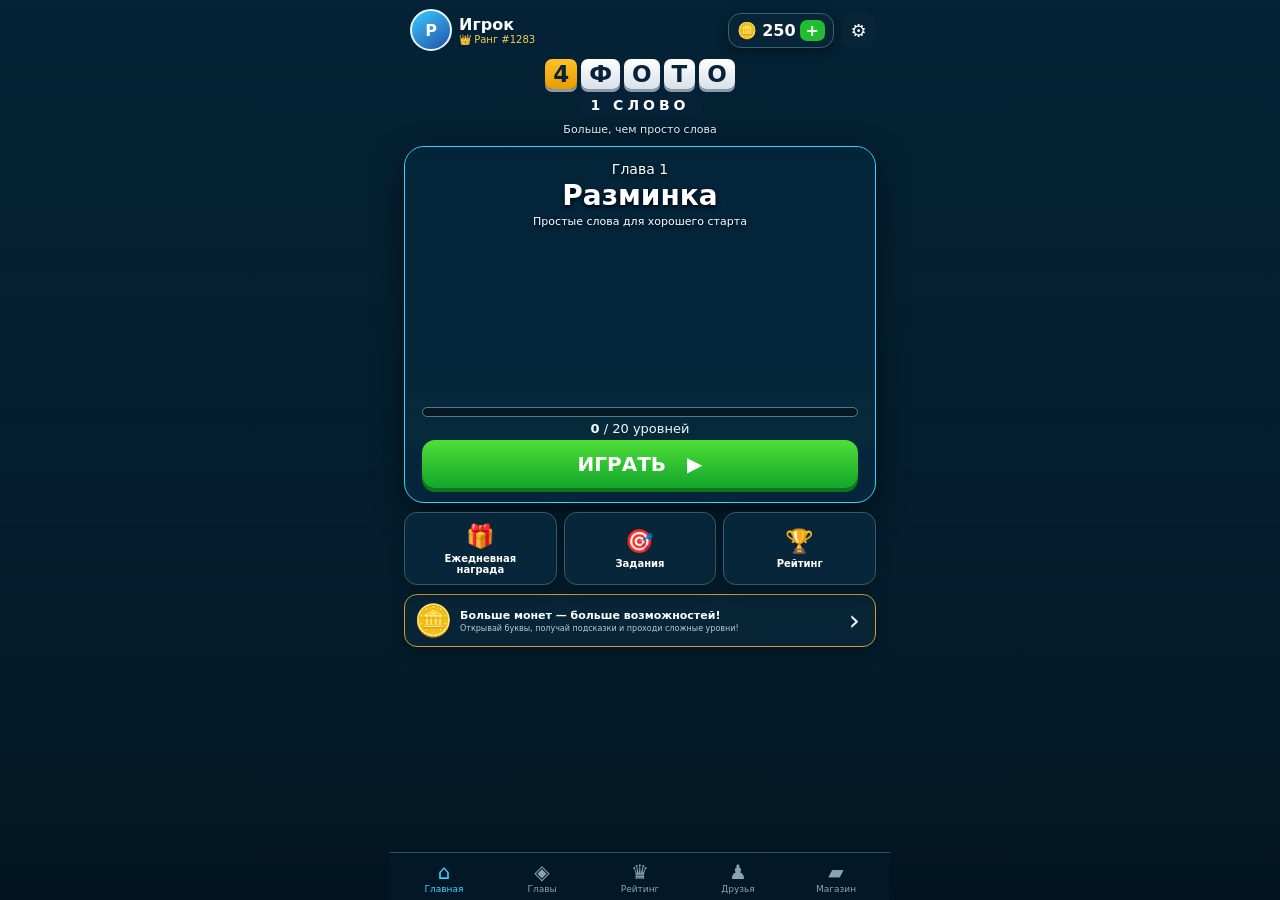
==== index.html @ 1e8c9344 "Refresh wrong answer behavior" ====
<!doctype html><html lang="ru"><head><meta charset="UTF-8"><meta name="viewport" content="width=device-width,initial-scale=1,viewport-fit=cover,user-scalable=no"><meta name="theme-color" content="#061d2c"><title>PhotoWord</title><link rel="stylesheet" href="styles.css?v=20260926-1907"><script src="https://telegram.org/js/telegram-web-app.js?v=20260926-1907"></script></head><body>
<div id="home" class="screen active"><header><button class="profile" id="profileBtn"><div id="avatar" class="avatar">P</div><div><b id="name">Игрок</b><small>👑 Ранг #1283</small></div></button><div class="wallet">🪙 <b class="coins">250</b><button>+</button></div><button type="button" class="settings" id="settingsBtn" onclick="openSettings()">⚙</button></header>
<div class="logo"><div><i>4</i><i>Ф</i><i>О</i><i>Т</i><i>О</i></div><strong>1 СЛОВО</strong><small>Больше, чем просто слова</small></div>
<main><section class="chapter"><div class="hero"><img src="chapter1.svg" alt=""><div class="chapter-title"><small>Глава 1</small><h1>Разминка</h1><p>Простые слова для хорошего старта</p></div></div><div class="chapter-foot"><div class="bar"><i></i></div><p class="count"><b id="done">0</b> / 20 уровней</p><button id="play" class="play">ИГРАТЬ <span>▶</span></button></div></section>
<section class="shortcuts"><button>🎁<b>Ежедневная<br>награда</b></button><button>🎯<b>Задания</b></button><button id="ratingShortcut">🏆<b>Рейтинг</b></button></section>
<section class="offer"><span>🪙</span><div><b>Больше монет — больше возможностей!</b><small>Открывай буквы, получай подсказки и проходи сложные уровни!</small></div><button>›</button></section></main>
<nav><button class="on">⌂<small>Главная</small></button><button>◈<small>Главы</small></button><button id="ratingNav">♛<small>Рейтинг</small></button><button>♟<small>Друзья</small></button><button>▰<small>Магазин</small></button></nav></div>
<div id="ratingScreen" class="screen"><header class="ratinghead"><button id="ratingBack">‹</button><div><b>Рейтинг</b><small>Лучшие игроки PhotoWord</small></div></header><main class="ratingmain"><div class="league">🏆 Общий рейтинг</div><div id="leaderboard" class="leaderboard"><div class="emptyrank">Загрузка...</div></div><div class="myrank"><span>Твоя позиция</span><b id="myRank">—</b><small id="myXp">0 XP</small></div></main></div><div id="game" class="screen"><header class="gamehead"><button id="back">‹</button><div><b>Глава 1</b><small>Разминка</small></div><div class="level">Уровень 1 из 20</div><div class="wallet">🪙 <b class="coins">250</b><button>+</button></div></header><main class="game"><div class="photos"><div>🐕</div><div>🥣</div><div>🦴</div><div>🐾</div></div><div id="slots" class="slots"></div><div id="letters" class="letters"></div><div class="hints"><button>💡 <b>50</b></button><button>🪄 <b>100</b></button><button>🔀</button></div><button class="hintline">💡 Подсказка <small>Откроет одну случайную букву</small></button></main></div><div id="settingsModal" class="modal"><div class="modalcard settingscard"><button id="closeSettings" class="close">×</button><h2>Настройки</h2>
<div class="settingrow"><div><b>🔊 Звук</b><small>Эффекты игры</small></div><label class="switch"><input id="soundToggle" type="checkbox" checked><span></span></label></div>
<div class="settingrow"><div><b>📳 Вибрация</b><small>Отклик при нажатиях</small></div><label class="switch"><input id="hapticToggle" type="checkbox" checked><span></span></label></div>
<div class="settingrow"><div><b>🎵 Музыка</b><small>Фоновая музыка</small></div><label class="switch"><input id="musicToggle" type="checkbox"><span></span></label></div>
<button class="settingrow action"><div><b>🌐 Язык</b><small>Русский</small></div><span>›</span></button>
<button class="settingrow action"><div><b>🔔 Уведомления</b><small>Награды и задания</small></div><span>›</span></button>
<button class="settingrow action"><div><b>🎨 Тема</b><small>Игровая</small></div><span>›</span></button>
<button class="settingrow action" data-info="Правила игры"><div><b>❓ Правила игры</b><small>Как играть и использовать подсказки</small></div><span>›</span></button>
<button class="settingrow action" data-info="Поддержка"><div><b>💬 Поддержка</b><small>Связаться с нами</small></div><span>›</span></button>
<button class="settingrow action" data-info="Политика конфиденциальности"><div><b>🔒 Конфиденциальность</b><small>Как используются данные</small></div><span>›</span></button>
<button class="settingrow action" data-info="Пользовательское соглашение"><div><b>📄 Пользовательское соглашение</b></div><span>›</span></button>
<button id="resetProgress" class="reset">Сбросить прогресс</button><p class="version">PhotoWord 1.0.0</p></div></div><div id="profileModal" class="modal"><div class="modalcard"><button id="closeProfile" class="close">×</button><div id="profileAvatar" class="bigavatar">P</div><h2 id="profileName">Игрок</h2><div class="pid" id="photoWordId">PW-—</div><div class="stats"><div><b id="profileRank">#1283</b><small>Ранг</small></div><div><b id="profileXp">0</b><small>XP</small></div><div><b id="profileDone">0</b><small>Уровней</small></div></div><p id="profileUsername" class="muted">Username не указан</p><p class="privacy">Telegram ID используется только для входа и публично не показывается.</p></div></div><script src="app.js?v=20260926-1855"></script></body></html>
---- styles.css ----
*{box-sizing:border-box}html,body{margin:0;min-height:100%;color:#fff;font-family:Inter,system-ui,-apple-system,Arial,sans-serif}body{background:#062334 url('https://images.unsplash.com/photo-1665423479552-1ea5f5500e37?auto=format&fit=crop&w=1600&q=85') center/cover fixed no-repeat}body:after{content:"";position:fixed;inset:0;background:linear-gradient(#02213a55,#031a29aa 72%,#02131ddd);z-index:-1}button{font:inherit;color:inherit;border:0}.screen{display:none;max-width:500px;min-height:100svh;margin:auto;padding:calc(8px + env(safe-area-inset-top)) 14px calc(73px + env(safe-area-inset-bottom))}.screen.active{display:block}header{display:flex;align-items:center;gap:7px}.profile{display:flex;align-items:center;gap:7px;min-width:0;margin-right:auto}.profile b,.profile small{display:block;white-space:nowrap}.profile small{color:#f5cf53;font-size:10px}.avatar{width:42px;height:42px;border-radius:50%;display:grid;place-items:center;background:linear-gradient(145deg,#3cc9ff,#2052a8);border:2px solid #e2f7ff;font-weight:900}.wallet{background:#082638e8;border:1px solid #37637a;border-radius:13px;padding:6px 8px;white-space:nowrap;box-shadow:0 4px 12px #0005}.wallet button{background:#20bd32;border-radius:7px;font-weight:900;margin-left:4px}.settings{width:35px;height:35px;border-radius:11px;background:#082638e8;font-size:18px}.logo{text-align:center;margin:7px 0 9px}.logo div{display:flex;justify-content:center;gap:4px}.logo i{font-style:normal;background:linear-gradient(#fff,#d8e1e8);color:#082239;border-radius:7px;padding:2px 8px;font-size:23px;font-weight:900;box-shadow:0 3px #899aa7}.logo i:first-child{background:linear-gradient(#ffc128,#e99c00)}.logo strong{display:block;background:#08233ae8;width:max-content;margin:5px auto 2px;padding:3px 11px;border-radius:5px;letter-spacing:4px;font-size:14px}.logo small{color:#e0eef5;font-size:11px;text-shadow:0 1px 3px #001}.chapter{overflow:hidden;border:1.5px solid #2fd5ff;border-radius:20px;background:#06283ddd;box-shadow:0 12px 30px #0008}.hero{height:300px;position:relative;overflow:hidden;background:url('https://images.unsplash.com/photo-1765832656676-96294a88d919?auto=format&fit=crop&w=1200&q=88') center/cover no-repeat}.hero img{display:none}.hero:after{content:"";position:absolute;inset:0;background:linear-gradient(#0324397a 0,#03243900 36%,#03243900 64%,#062b3bdc 100%)}.chapter-title{position:absolute;z-index:2;top:12px;left:0;right:0;text-align:center;text-shadow:0 2px 5px #001}.chapter-title small{font-size:14px}.chapter-title h1{font-size:28px;margin:1px}.chapter-title p{font-size:11px;margin:3px}.chapter-foot{padding:0 17px 14px;margin-top:-40px;position:relative;z-index:3}.bar{height:10px;background:#061723;border:1px solid #557989;border-radius:20px;overflow:hidden}.bar i{display:block;width:0;height:100%;background:linear-gradient(90deg,#22c73c,#53e13b)}.count{text-align:center;margin:4px;color:#f0f7fa;font-size:13px}.play{width:100%;padding:12px;background:linear-gradient(#50df39,#12a52a);border-radius:13px;font-size:20px;font-weight:900;box-shadow:0 4px #08781a}.play span{margin-left:14px}.shortcuts{display:grid;grid-template-columns:repeat(3,1fr);gap:7px;margin:9px 0}.shortcuts button{background:#08283ce8;border:1px solid #315d72;border-radius:13px;padding:8px 4px;font-size:23px;min-height:73px;box-shadow:0 6px 16px #0005}.shortcuts b{display:block;font-size:10px;margin-top:3px}.offer{display:flex;align-items:center;gap:7px;border:1px solid #d49d31;border-radius:13px;background:#082638ed;padding:7px 9px;box-shadow:0 6px 16px #0005}.offer>span{font-size:31px}.offer div{flex:1}.offer b,.offer small{display:block}.offer b{font-size:11px}.offer small{font-size:8px;color:#b8ccd5;margin-top:2px}.offer>button{font-size:28px;background:transparent}nav{position:fixed;bottom:0;left:50%;transform:translateX(-50%);width:min(500px,100%);display:grid;grid-template-columns:repeat(5,1fr);background:#031927f5;border-top:1px solid #2b5368;padding:6px 5px calc(5px + env(safe-area-inset-bottom));z-index:10;backdrop-filter:blur(10px)}nav button{background:transparent;color:#89a4b3;font-size:20px}nav small{display:block;font-size:9px}.on{color:#39d5ff!important}.gamehead{justify-content:flex-start}.gamehead>button{font-size:38px;background:transparent}.gamehead>div:nth-child(2) b,.gamehead>div:nth-child(2) small{display:block}.gamehead small{color:#8faec0}.level{margin-left:auto;font-size:10px}.game{padding-top:18px}.photos{display:grid;grid-template-columns:1fr 1fr;gap:7px}.photos div{aspect-ratio:1;border-radius:13px;border:2px solid #e6eef1;background:linear-gradient(145deg,#c4a26d,#6d874b);display:grid;place-items:center;font-size:68px}.slots{display:flex;justify-content:center;gap:5px;margin:24px 0}.slots i{width:39px;height:44px;border-radius:8px;background:#0b3148;border:1px solid #397294;display:grid;place-items:center;font-style:normal;font-size:21px;font-weight:900}.letters{display:grid;grid-template-columns:repeat(6,1fr);gap:6px}.letters button{aspect-ratio:1;background:linear-gradient(#fff,#d8e1e8);color:#0b263a;border-radius:8px;font-size:21px;font-weight:900;box-shadow:0 3px #899aa7}.letters button.used{opacity:.2}.hints{display:flex;justify-content:flex-end;gap:7px;margin-top:11px}.hints button{border-radius:10px;padding:8px 11px;background:#21b841}.hints button:nth-child(2){background:#e6a51d}.hints button:nth-child(3){background:#198ecb}.hintline{width:100%;text-align:left;margin-top:18px;background:#0a2c3f;border:1px solid #2b617b;border-radius:13px;padding:11px}.hintline small{display:block;margin-left:27px;color:#93adba}@media(max-height:800px){.logo{margin:4px 0 6px}.logo small{display:none}.hero{height:260px}.chapter-foot{margin-top:-34px}.shortcuts button{min-height:66px;padding:6px 3px}.offer{padding:6px 8px}}@media(max-height:700px){.hero{height:225px}.logo i{font-size:20px}.chapter-title h1{font-size:24px}.shortcuts{margin:6px 0}.offer small{display:none}}.profile{background:transparent;color:#fff;border:0;text-align:left}.modal{position:fixed;inset:0;background:#00121dcc;display:none;align-items:center;justify-content:center;padding:20px;z-index:50;backdrop-filter:blur(10px)}.modal.show{display:flex}.modalcard{width:min(390px,100%);position:relative;text-align:center;background:linear-gradient(#0b3a51,#061f30);border:1px solid #37cfff;border-radius:22px;padding:26px 20px;box-shadow:0 20px 60px #000b}.close{position:absolute;right:12px;top:8px;background:transparent;font-size:30px;color:#9db6c3}.bigavatar{width:78px;height:78px;border-radius:50%;margin:auto;display:grid;place-items:center;background:linear-gradient(145deg,#3cc9ff,#2052a8);border:3px solid #e4f8ff;font-size:28px;font-weight:900}.modalcard h2{margin:10px 0 4px}.pid{display:inline-block;background:#071b29;border:1px solid #3c667a;border-radius:9px;padding:6px 10px;color:#ffd34f;font-weight:900;letter-spacing:1px}.stats{display:grid;grid-template-columns:repeat(3,1fr);gap:8px;margin:18px 0}.stats div{background:#082638;border:1px solid #315d72;border-radius:12px;padding:10px}.stats b,.stats small{display:block}.stats small,.muted,.privacy{color:#9eb7c3;font-size:11px}.privacy{margin:14px 0 0}.settingscard{text-align:left;max-height:min(720px,88vh);overflow:auto;padding:22px 16px}.settingscard h2{text-align:center;margin:2px 0 14px}.settingrow{width:100%;display:flex;align-items:center;justify-content:space-between;gap:12px;background:#082638;border:1px solid #315d72;border-radius:12px;padding:11px 12px;margin:7px 0;text-align:left}.settingrow b,.settingrow small{display:block}.settingrow small{font-size:10px;color:#91adba;margin-top:2px}.settingrow.action{color:#fff}.settingrow.action>span{font-size:25px;color:#79a6b8}.switch{position:relative;width:48px;height:27px;flex:none}.switch input{display:none}.switch span{position:absolute;inset:0;border-radius:20px;background:#324d5b;transition:.2s}.switch span:after{content:"";position:absolute;width:21px;height:21px;left:3px;top:3px;border-radius:50%;background:#fff;transition:.2s}.switch input:checked+span{background:#26b83a}.switch input:checked+span:after{transform:translateX(21px)}.reset{display:block;width:100%;margin-top:13px;padding:11px;border-radius:11px;background:#53222a;color:#ff9da8;border:1px solid #9b4652;font-weight:800}.version{text-align:center;color:#6f8c9a;font-size:10px;margin:12px 0 0}.ratinghead{display:flex!important;align-items:center!important;gap:12px!important;padding:12px 4px 18px!important;background:#06283ddd!important;border-radius:16px!important}.ratinghead>button{width:42px!important;height:42px!important;border-radius:11px!important;background:#0d3b52!important;color:#fff!important;font-size:34px!important;line-height:1!important}.ratinghead>div b,.ratinghead>div small{display:block!important}.ratinghead>div b{font-size:25px!important}.ratinghead>div small{font-size:11px!important;color:#9db6c3!important}.ratingmain{padding-top:8px!important}.league{display:block!important;text-align:center!important;font-size:17px!important;font-weight:900!important;background:#092d40ee!important;border:1px solid #d4a332!important;border-radius:15px!important;padding:13px!important;margin-bottom:10px!important;box-shadow:0 8px 22px #0005!important}.leaderboard{display:block!important;background:#062638ee!important;border:1px solid #315d72!important;border-radius:16px!important;padding:8px!important;max-height:58vh!important;overflow:auto!important}.emptyrank{display:block!important;text-align:center!important;color:#9eb8c5!important;padding:30px 10px!important;font-size:13px!important}.rankrow{display:grid!important;grid-template-columns:38px 42px 1fr auto!important;align-items:center!important;gap:8px!important;padding:11px 7px!important;border-bottom:1px solid #21485c!important}.rankrow.me{background:#123e52!important;border-radius:10px!important}.rankrow>b,.rankrow>span{color:#ffd052!important;font-weight:900!important}.rankrow strong,.rankrow small{display:block!important}.rankrow small{color:#86a6b5!important;font-size:9px!important}.miniavatar{width:38px!important;height:38px!important;border-radius:50%!important;background:linear-gradient(145deg,#3cc9ff,#2052a8)!important;display:grid!important;place-items:center!important;font-weight:900!important}.myrank{display:grid!important;grid-template-columns:1fr auto!important;align-items:center!important;margin-top:11px!important;background:#0b3347ee!important;border:1px solid #37cfff!important;border-radius:14px!important;padding:12px!important}.myrank span{font-size:12px!important}.myrank b{font-size:22px!important;color:#ffd052!important}.myrank small{grid-column:1/-1!important;color:#9db8c4!important;margin-top:2px!important}.slots.wrong{animation:wrongShake .42s ease}.slots.wrong i{background:#6b1f2a!important;border-color:#ff6477!important;color:#fff!important}@keyframes wrongShake{0%,100%{transform:translateX(0)}20%{transform:translateX(-10px)}40%{transform:translateX(10px)}60%{transform:translateX(-7px)}80%{transform:translateX(7px)}}
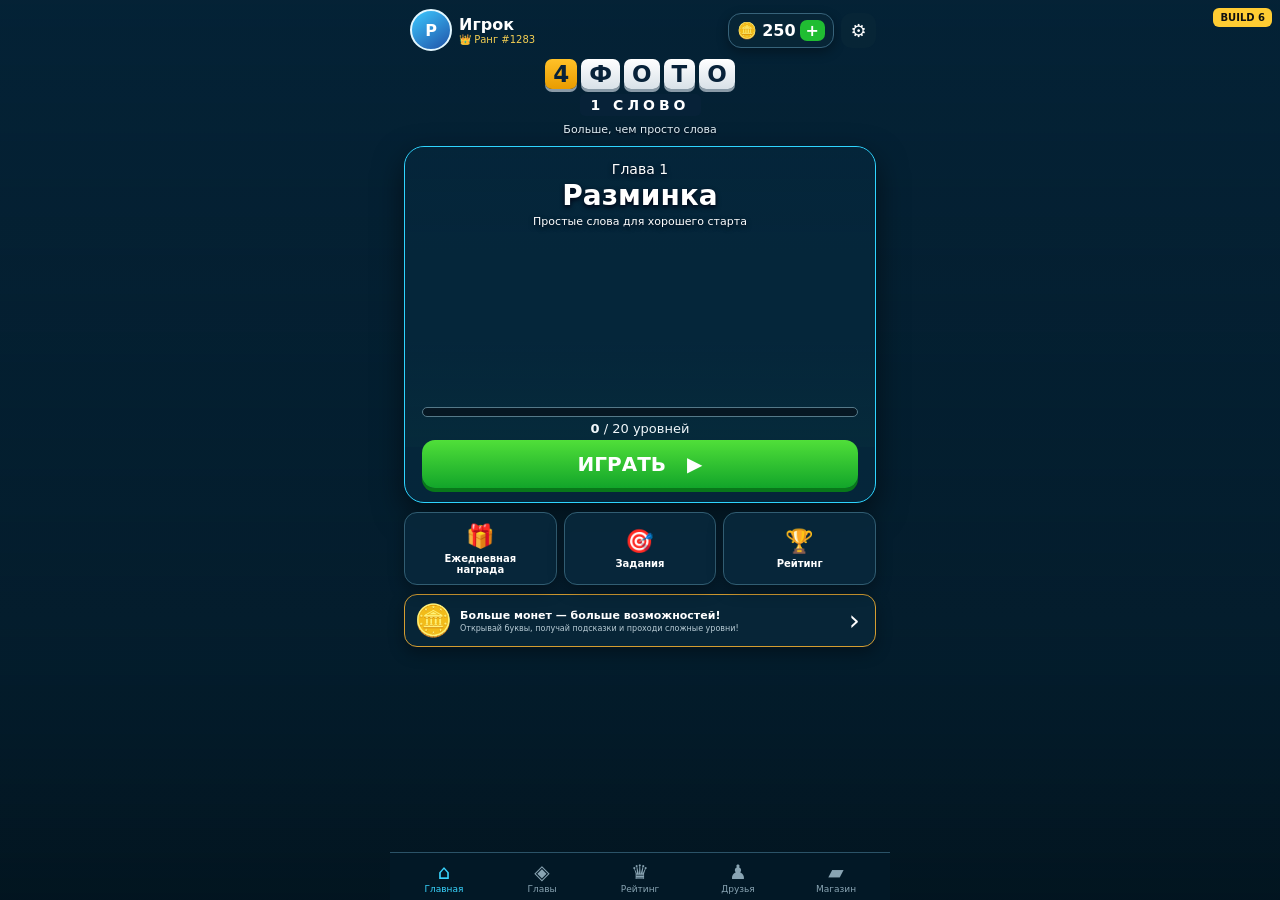
==== commit ca1be55f: "Add temporary build badge for Telegram cache diagnosis" ====
--- a/index.html
+++ b/index.html
@@ -1,11 +1,11 @@
-<!doctype html><html lang="ru"><head><meta charset="UTF-8"><meta name="viewport" content="width=device-width,initial-scale=1,viewport-fit=cover,user-scalable=no"><meta name="theme-color" content="#061d2c"><title>PhotoWord</title><link rel="stylesheet" href="styles.css?v=20260926-1907"><script src="https://telegram.org/js/telegram-web-app.js?v=20260926-1907"></script></head><body>
+<!doctype html><html lang="ru"><head><meta http-equiv="Cache-Control" content="no-cache, no-store, must-revalidate"><meta http-equiv="Pragma" content="no-cache"><meta http-equiv="Expires" content="0"><meta charset="UTF-8"><meta name="viewport" content="width=device-width,initial-scale=1,viewport-fit=cover,user-scalable=no"><meta name="theme-color" content="#061d2c"><title>PhotoWord</title><link rel="stylesheet" href="styles-v6.css"><script src="https://telegram.org/js/telegram-web-app-v6.js"></script></head><body><div id="buildBadge" style="position:fixed;right:8px;top:8px;z-index:9999;background:#ffcc33;color:#111;padding:4px 7px;border-radius:6px;font:700 10px system-ui">BUILD 6</div>
 <div id="home" class="screen active"><header><button class="profile" id="profileBtn"><div id="avatar" class="avatar">P</div><div><b id="name">Игрок</b><small>👑 Ранг #1283</small></div></button><div class="wallet">🪙 <b class="coins">250</b><button>+</button></div><button type="button" class="settings" id="settingsBtn" onclick="openSettings()">⚙</button></header>
 <div class="logo"><div><i>4</i><i>Ф</i><i>О</i><i>Т</i><i>О</i></div><strong>1 СЛОВО</strong><small>Больше, чем просто слова</small></div>
 <main><section class="chapter"><div class="hero"><img src="chapter1.svg" alt=""><div class="chapter-title"><small>Глава 1</small><h1>Разминка</h1><p>Простые слова для хорошего старта</p></div></div><div class="chapter-foot"><div class="bar"><i></i></div><p class="count"><b id="done">0</b> / 20 уровней</p><button id="play" class="play">ИГРАТЬ <span>▶</span></button></div></section>
 <section class="shortcuts"><button>🎁<b>Ежедневная<br>награда</b></button><button>🎯<b>Задания</b></button><button id="ratingShortcut">🏆<b>Рейтинг</b></button></section>
 <section class="offer"><span>🪙</span><div><b>Больше монет — больше возможностей!</b><small>Открывай буквы, получай подсказки и проходи сложные уровни!</small></div><button>›</button></section></main>
 <nav><button class="on">⌂<small>Главная</small></button><button>◈<small>Главы</small></button><button id="ratingNav">♛<small>Рейтинг</small></button><button>♟<small>Друзья</small></button><button>▰<small>Магазин</small></button></nav></div>
-<div id="ratingScreen" class="screen"><header class="ratinghead"><button id="ratingBack">‹</button><div><b>Рейтинг</b><small>Лучшие игроки PhotoWord</small></div></header><main class="ratingmain"><div class="league">🏆 Общий рейтинг</div><div id="leaderboard" class="leaderboard"><div class="emptyrank">Загрузка...</div></div><div class="myrank"><span>Твоя позиция</span><b id="myRank">—</b><small id="myXp">0 XP</small></div></main></div><div id="game" class="screen"><header class="gamehead"><button id="back">‹</button><div><b>Глава 1</b><small>Разминка</small></div><div class="level">Уровень 1 из 20</div><div class="wallet">🪙 <b class="coins">250</b><button>+</button></div></header><main class="game"><div class="photos"><div>🐕</div><div>🥣</div><div>🦴</div><div>🐾</div></div><div id="slots" class="slots"></div><div id="letters" class="letters"></div><div class="hints"><button>💡 <b>50</b></button><button>🪄 <b>100</b></button><button>🔀</button></div><button class="hintline">💡 Подсказка <small>Откроет одну случайную букву</small></button></main></div><div id="settingsModal" class="modal"><div class="modalcard settingscard"><button id="closeSettings" class="close">×</button><h2>Настройки</h2>
+<div id="ratingScreen" class="screen"><header class="ratinghead"><button id="ratingBack">‹</button><div><b>Рейтинг</b><small>Лучшие игроки PhotoWord</small></div></header><main class="ratingmain"><div class="league">🏆 Общий рейтинг</div><div id="leaderboard" class="leaderboard"><div class="emptyrank">Загрузка...</div></div><div class="myrank"><span>Твоя позиция</span><b id="myRank">—</b><small id="myXp">0 XP</small></div></main></div><div id="game" class="screen"><header class="gamehead"><button id="back">‹</button><div><b>Глава 1</b><small>Разминка</small></div><div class="level">Уровень 1 из 20</div><div class="wallet">🪙 <b class="coins">250</b><button>+</button></div></header><main class="game"><div class="photos"><div>🐕</div><div>🥣</div><div>🦴</div><div>🐾</div></div><div id="slots" class="slots"></div><div id="letters" class="letters"></div><div class="hints"><button id="hintLetter">💡 <b>50</b></button><button id="hintRemove">🪄 <b>100</b></button><button id="hintShuffle">🔀</button></div><button class="hintline" id="hintText">💬 Текстовая подсказка <b>150</b><small id="hintTextValue">Нажми, чтобы получить подсказку</small></button></main></div><div id="settingsModal" class="modal"><div class="modalcard settingscard"><button id="closeSettings" class="close">×</button><h2>Настройки</h2>
 <div class="settingrow"><div><b>🔊 Звук</b><small>Эффекты игры</small></div><label class="switch"><input id="soundToggle" type="checkbox" checked><span></span></label></div>
 <div class="settingrow"><div><b>📳 Вибрация</b><small>Отклик при нажатиях</small></div><label class="switch"><input id="hapticToggle" type="checkbox" checked><span></span></label></div>
 <div class="settingrow"><div><b>🎵 Музыка</b><small>Фоновая музыка</small></div><label class="switch"><input id="musicToggle" type="checkbox"><span></span></label></div>
--- a/styles-v6.css
+++ b/styles-v6.css
@@ -0,0 +1 @@
+*{box-sizing:border-box}html,body{margin:0;min-height:100%;color:#fff;font-family:Inter,system-ui,-apple-system,Arial,sans-serif}body{background:#062334 url('https://images.unsplash.com/photo-1665423479552-1ea5f5500e37?auto=format&fit=crop&w=1600&q=85') center/cover fixed no-repeat}body:after{content:"";position:fixed;inset:0;background:linear-gradient(#02213a55,#031a29aa 72%,#02131ddd);z-index:-1}button{font:inherit;color:inherit;border:0}.screen{display:none;max-width:500px;min-height:100svh;margin:auto;padding:calc(8px + env(safe-area-inset-top)) 14px calc(73px + env(safe-area-inset-bottom))}.screen.active{display:block}header{display:flex;align-items:center;gap:7px}.profile{display:flex;align-items:center;gap:7px;min-width:0;margin-right:auto}.profile b,.profile small{display:block;white-space:nowrap}.profile small{color:#f5cf53;font-size:10px}.avatar{width:42px;height:42px;border-radius:50%;display:grid;place-items:center;background:linear-gradient(145deg,#3cc9ff,#2052a8);border:2px solid #e2f7ff;font-weight:900}.wallet{background:#082638e8;border:1px solid #37637a;border-radius:13px;padding:6px 8px;white-space:nowrap;box-shadow:0 4px 12px #0005}.wallet button{background:#20bd32;border-radius:7px;font-weight:900;margin-left:4px}.settings{width:35px;height:35px;border-radius:11px;background:#082638e8;font-size:18px}.logo{text-align:center;margin:7px 0 9px}.logo div{display:flex;justify-content:center;gap:4px}.logo i{font-style:normal;background:linear-gradient(#fff,#d8e1e8);color:#082239;border-radius:7px;padding:2px 8px;font-size:23px;font-weight:900;box-shadow:0 3px #899aa7}.logo i:first-child{background:linear-gradient(#ffc128,#e99c00)}.logo strong{display:block;background:#08233ae8;width:max-content;margin:5px auto 2px;padding:3px 11px;border-radius:5px;letter-spacing:4px;font-size:14px}.logo small{color:#e0eef5;font-size:11px;text-shadow:0 1px 3px #001}.chapter{overflow:hidden;border:1.5px solid #2fd5ff;border-radius:20px;background:#06283ddd;box-shadow:0 12px 30px #0008}.hero{height:300px;position:relative;overflow:hidden;background:url('https://images.unsplash.com/photo-1765832656676-96294a88d919?auto=format&fit=crop&w=1200&q=88') center/cover no-repeat}.hero img{display:none}.hero:after{content:"";position:absolute;inset:0;background:linear-gradient(#0324397a 0,#03243900 36%,#03243900 64%,#062b3bdc 100%)}.chapter-title{position:absolute;z-index:2;top:12px;left:0;right:0;text-align:center;text-shadow:0 2px 5px #001}.chapter-title small{font-size:14px}.chapter-title h1{font-size:28px;margin:1px}.chapter-title p{font-size:11px;margin:3px}.chapter-foot{padding:0 17px 14px;margin-top:-40px;position:relative;z-index:3}.bar{height:10px;background:#061723;border:1px solid #557989;border-radius:20px;overflow:hidden}.bar i{display:block;width:0;height:100%;background:linear-gradient(90deg,#22c73c,#53e13b)}.count{text-align:center;margin:4px;color:#f0f7fa;font-size:13px}.play{width:100%;padding:12px;background:linear-gradient(#50df39,#12a52a);border-radius:13px;font-size:20px;font-weight:900;box-shadow:0 4px #08781a}.play span{margin-left:14px}.shortcuts{display:grid;grid-template-columns:repeat(3,1fr);gap:7px;margin:9px 0}.shortcuts button{background:#08283ce8;border:1px solid #315d72;border-radius:13px;padding:8px 4px;font-size:23px;min-height:73px;box-shadow:0 6px 16px #0005}.shortcuts b{display:block;font-size:10px;margin-top:3px}.offer{display:flex;align-items:center;gap:7px;border:1px solid #d49d31;border-radius:13px;background:#082638ed;padding:7px 9px;box-shadow:0 6px 16px #0005}.offer>span{font-size:31px}.offer div{flex:1}.offer b,.offer small{display:block}.offer b{font-size:11px}.offer small{font-size:8px;color:#b8ccd5;margin-top:2px}.offer>button{font-size:28px;background:transparent}nav{position:fixed;bottom:0;left:50%;transform:translateX(-50%);width:min(500px,100%);display:grid;grid-template-columns:repeat(5,1fr);background:#031927f5;border-top:1px solid #2b5368;padding:6px 5px calc(5px + env(safe-area-inset-bottom));z-index:10;backdrop-filter:blur(10px)}nav button{background:transparent;color:#89a4b3;font-size:20px}nav small{display:block;font-size:9px}.on{color:#39d5ff!important}.gamehead{justify-content:flex-start}.gamehead>button{font-size:38px;background:transparent}.gamehead>div:nth-child(2) b,.gamehead>div:nth-child(2) small{display:block}.gamehead small{color:#8faec0}.level{margin-left:auto;font-size:10px}.game{padding-top:18px}.photos{display:grid;grid-template-columns:1fr 1fr;gap:7px}.photos div{aspect-ratio:1;border-radius:13px;border:2px solid #e6eef1;background:linear-gradient(145deg,#c4a26d,#6d874b);display:grid;place-items:center;font-size:68px}.slots{display:flex;justify-content:center;gap:5px;margin:24px 0}.slots i{width:39px;height:44px;border-radius:8px;background:#0b3148;border:1px solid #397294;display:grid;place-items:center;font-style:normal;font-size:21px;font-weight:900}.letters{display:grid;grid-template-columns:repeat(6,1fr);gap:6px}.letters button{aspect-ratio:1;background:linear-gradient(#fff,#d8e1e8);color:#0b263a;border-radius:8px;font-size:21px;font-weight:900;box-shadow:0 3px #899aa7}.letters button.used{opacity:.2}.hints{display:flex;justify-content:flex-end;gap:7px;margin-top:11px}.hints button{border-radius:10px;padding:8px 11px;background:#21b841}.hints button:nth-child(2){background:#e6a51d}.hints button:nth-child(3){background:#198ecb}.hintline{width:100%;text-align:left;margin-top:18px;background:#0a2c3f;border:1px solid #2b617b;border-radius:13px;padding:11px}.hintline small{display:block;margin-left:27px;color:#93adba}@media(max-height:800px){.logo{margin:4px 0 6px}.logo small{display:none}.hero{height:260px}.chapter-foot{margin-top:-34px}.shortcuts button{min-height:66px;padding:6px 3px}.offer{padding:6px 8px}}@media(max-height:700px){.hero{height:225px}.logo i{font-size:20px}.chapter-title h1{font-size:24px}.shortcuts{margin:6px 0}.offer small{display:none}}.profile{background:transparent;color:#fff;border:0;text-align:left}.modal{position:fixed;inset:0;background:#00121dcc;display:none;align-items:center;justify-content:center;padding:20px;z-index:50;backdrop-filter:blur(10px)}.modal.show{display:flex}.modalcard{width:min(390px,100%);position:relative;text-align:center;background:linear-gradient(#0b3a51,#061f30);border:1px solid #37cfff;border-radius:22px;padding:26px 20px;box-shadow:0 20px 60px #000b}.close{position:absolute;right:12px;top:8px;background:transparent;font-size:30px;color:#9db6c3}.bigavatar{width:78px;height:78px;border-radius:50%;margin:auto;display:grid;place-items:center;background:linear-gradient(145deg,#3cc9ff,#2052a8);border:3px solid #e4f8ff;font-size:28px;font-weight:900}.modalcard h2{margin:10px 0 4px}.pid{display:inline-block;background:#071b29;border:1px solid #3c667a;border-radius:9px;padding:6px 10px;color:#ffd34f;font-weight:900;letter-spacing:1px}.stats{display:grid;grid-template-columns:repeat(3,1fr);gap:8px;margin:18px 0}.stats div{background:#082638;border:1px solid #315d72;border-radius:12px;padding:10px}.stats b,.stats small{display:block}.stats small,.muted,.privacy{color:#9eb7c3;font-size:11px}.privacy{margin:14px 0 0}.settingscard{text-align:left;max-height:min(720px,88vh);overflow:auto;padding:22px 16px}.settingscard h2{text-align:center;margin:2px 0 14px}.settingrow{width:100%;display:flex;align-items:center;justify-content:space-between;gap:12px;background:#082638;border:1px solid #315d72;border-radius:12px;padding:11px 12px;margin:7px 0;text-align:left}.settingrow b,.settingrow small{display:block}.settingrow small{font-size:10px;color:#91adba;margin-top:2px}.settingrow.action{color:#fff}.settingrow.action>span{font-size:25px;color:#79a6b8}.switch{position:relative;width:48px;height:27px;flex:none}.switch input{display:none}.switch span{position:absolute;inset:0;border-radius:20px;background:#324d5b;transition:.2s}.switch span:after{content:"";position:absolute;width:21px;height:21px;left:3px;top:3px;border-radius:50%;background:#fff;transition:.2s}.switch input:checked+span{background:#26b83a}.switch input:checked+span:after{transform:translateX(21px)}.reset{display:block;width:100%;margin-top:13px;padding:11px;border-radius:11px;background:#53222a;color:#ff9da8;border:1px solid #9b4652;font-weight:800}.version{text-align:center;color:#6f8c9a;font-size:10px;margin:12px 0 0}.ratinghead{display:flex!important;align-items:center!important;gap:12px!important;padding:12px 4px 18px!important;background:#06283ddd!important;border-radius:16px!important}.ratinghead>button{width:42px!important;height:42px!important;border-radius:11px!important;background:#0d3b52!important;color:#fff!important;font-size:34px!important;line-height:1!important}.ratinghead>div b,.ratinghead>div small{display:block!important}.ratinghead>div b{font-size:25px!important}.ratinghead>div small{font-size:11px!important;color:#9db6c3!important}.ratingmain{padding-top:8px!important}.league{display:block!important;text-align:center!important;font-size:17px!important;font-weight:900!important;background:#092d40ee!important;border:1px solid #d4a332!important;border-radius:15px!important;padding:13px!important;margin-bottom:10px!important;box-shadow:0 8px 22px #0005!important}.leaderboard{display:block!important;background:#062638ee!important;border:1px solid #315d72!important;border-radius:16px!important;padding:8px!important;max-height:58vh!important;overflow:auto!important}.emptyrank{display:block!important;text-align:center!important;color:#9eb8c5!important;padding:30px 10px!important;font-size:13px!important}.rankrow{display:grid!important;grid-template-columns:38px 42px 1fr auto!important;align-items:center!important;gap:8px!important;padding:11px 7px!important;border-bottom:1px solid #21485c!important}.rankrow.me{background:#123e52!important;border-radius:10px!important}.rankrow>b,.rankrow>span{color:#ffd052!important;font-weight:900!important}.rankrow strong,.rankrow small{display:block!important}.rankrow small{color:#86a6b5!important;font-size:9px!important}.miniavatar{width:38px!important;height:38px!important;border-radius:50%!important;background:linear-gradient(145deg,#3cc9ff,#2052a8)!important;display:grid!important;place-items:center!important;font-weight:900!important}.myrank{display:grid!important;grid-template-columns:1fr auto!important;align-items:center!important;margin-top:11px!important;background:#0b3347ee!important;border:1px solid #37cfff!important;border-radius:14px!important;padding:12px!important}.myrank span{font-size:12px!important}.myrank b{font-size:22px!important;color:#ffd052!important}.myrank small{grid-column:1/-1!important;color:#9db8c4!important;margin-top:2px!important}.slots.wrong{animation:wrongShake .42s ease}.slots.wrong i{background:#6b1f2a!important;border-color:#ff6477!important;color:#fff!important}@keyframes wrongShake{0%,100%{transform:translateX(0)}20%{transform:translateX(-10px)}40%{transform:translateX(10px)}60%{transform:translateX(-7px)}80%{transform:translateX(7px)}}.slots.wrong{animation:pwWrong .45s ease!important}.slots.wrong i{background:#9b2635!important;border-color:#ff7585!important;box-shadow:0 0 14px #ff314f99!important}@keyframes pwWrong{0%,100%{transform:translateX(0)}20%{transform:translateX(-12px)}40%{transform:translateX(12px)}60%{transform:translateX(-8px)}80%{transform:translateX(8px)}}.letters button.removed{visibility:hidden!important;pointer-events:none}.slots i.fixed{background:#16764a!important;border-color:#54e895!important;color:#fff!important}.hintline>b{float:right;color:#ffd052}.pwstatus{position:fixed;z-index:999;left:50%;bottom:110px;transform:translate(-50%,18px);background:#061d2cf2;border:1px solid #40d6ff;border-radius:12px;padding:11px 15px;font-weight:800;font-size:13px;opacity:0;pointer-events:none;transition:.2s;white-space:nowrap;box-shadow:0 8px 25px #0009}.pwstatus.show{opacity:1;transform:translate(-50%,0)}
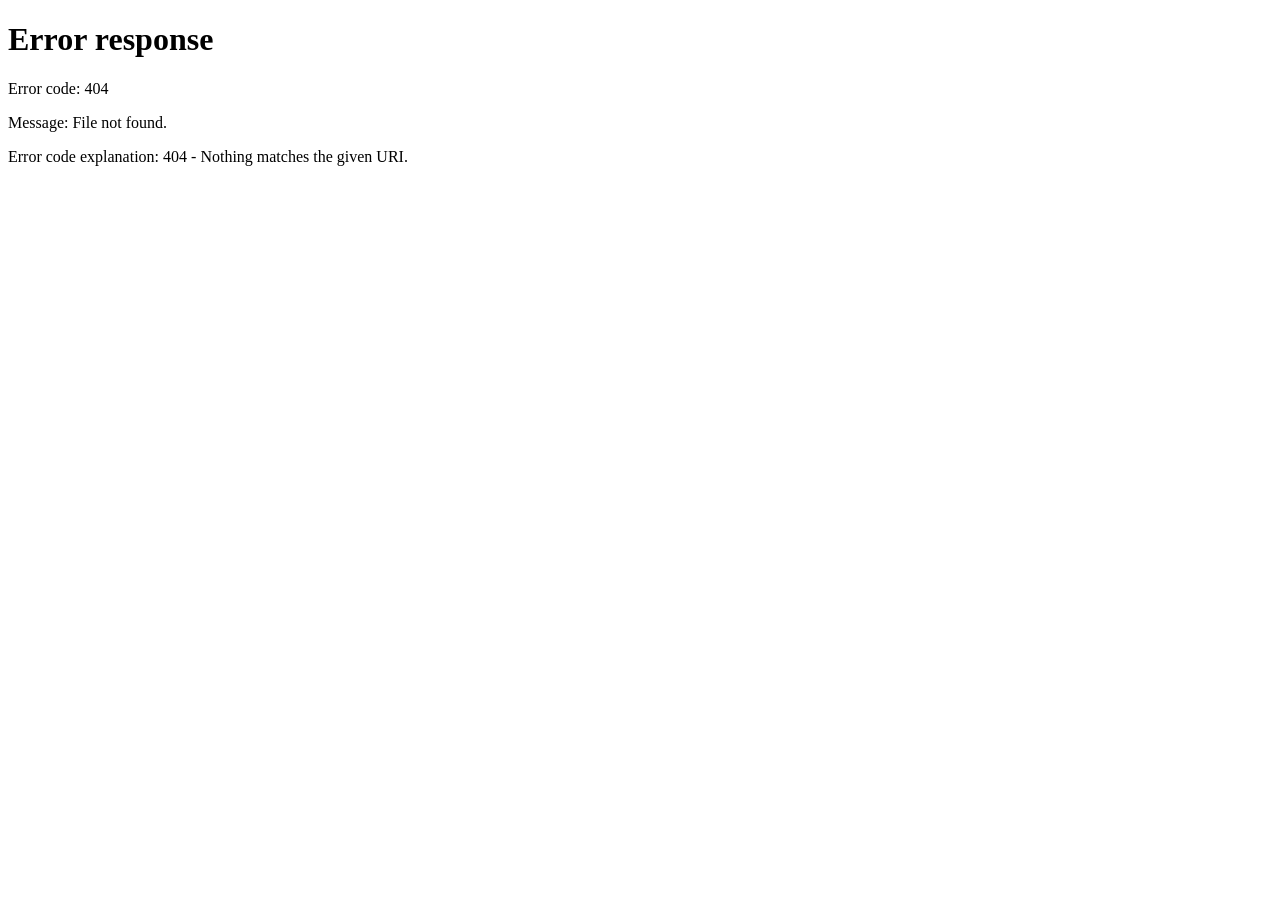
==== commit 369d9637: "Unify legacy entry URLs with canonical PhotoWord and test live mobile taps" ====
--- a/index.html
+++ b/index.html
@@ -1,19 +1 @@
-<!doctype html><html lang="ru"><head><meta http-equiv="Cache-Control" content="no-cache, no-store, must-revalidate"><meta http-equiv="Pragma" content="no-cache"><meta http-equiv="Expires" content="0"><meta charset="UTF-8"><meta name="viewport" content="width=device-width,initial-scale=1,viewport-fit=cover,user-scalable=no"><meta name="theme-color" content="#061d2c"><title>PhotoWord</title><link rel="stylesheet" href="styles-v6.css"><script src="https://telegram.org/js/telegram-web-app-v6.js"></script></head><body><div id="buildBadge" style="position:fixed;right:8px;top:8px;z-index:9999;background:#ffcc33;color:#111;padding:4px 7px;border-radius:6px;font:700 10px system-ui">BUILD 6</div>
-<div id="home" class="screen active"><header><button class="profile" id="profileBtn"><div id="avatar" class="avatar">P</div><div><b id="name">Игрок</b><small>👑 Ранг #1283</small></div></button><div class="wallet">🪙 <b class="coins">250</b><button>+</button></div><button type="button" class="settings" id="settingsBtn" onclick="openSettings()">⚙</button></header>
-<div class="logo"><div><i>4</i><i>Ф</i><i>О</i><i>Т</i><i>О</i></div><strong>1 СЛОВО</strong><small>Больше, чем просто слова</small></div>
-<main><section class="chapter"><div class="hero"><img src="chapter1.svg" alt=""><div class="chapter-title"><small>Глава 1</small><h1>Разминка</h1><p>Простые слова для хорошего старта</p></div></div><div class="chapter-foot"><div class="bar"><i></i></div><p class="count"><b id="done">0</b> / 20 уровней</p><button id="play" class="play">ИГРАТЬ <span>▶</span></button></div></section>
-<section class="shortcuts"><button>🎁<b>Ежедневная<br>награда</b></button><button>🎯<b>Задания</b></button><button id="ratingShortcut">🏆<b>Рейтинг</b></button></section>
-<section class="offer"><span>🪙</span><div><b>Больше монет — больше возможностей!</b><small>Открывай буквы, получай подсказки и проходи сложные уровни!</small></div><button>›</button></section></main>
-<nav><button class="on">⌂<small>Главная</small></button><button>◈<small>Главы</small></button><button id="ratingNav">♛<small>Рейтинг</small></button><button>♟<small>Друзья</small></button><button>▰<small>Магазин</small></button></nav></div>
-<div id="ratingScreen" class="screen"><header class="ratinghead"><button id="ratingBack">‹</button><div><b>Рейтинг</b><small>Лучшие игроки PhotoWord</small></div></header><main class="ratingmain"><div class="league">🏆 Общий рейтинг</div><div id="leaderboard" class="leaderboard"><div class="emptyrank">Загрузка...</div></div><div class="myrank"><span>Твоя позиция</span><b id="myRank">—</b><small id="myXp">0 XP</small></div></main></div><div id="game" class="screen"><header class="gamehead"><button id="back">‹</button><div><b>Глава 1</b><small>Разминка</small></div><div class="level">Уровень 1 из 20</div><div class="wallet">🪙 <b class="coins">250</b><button>+</button></div></header><main class="game"><div class="photos"><div>🐕</div><div>🥣</div><div>🦴</div><div>🐾</div></div><div id="slots" class="slots"></div><div id="letters" class="letters"></div><div class="hints"><button id="hintLetter">💡 <b>50</b></button><button id="hintRemove">🪄 <b>100</b></button><button id="hintShuffle">🔀</button></div><button class="hintline" id="hintText">💬 Текстовая подсказка <b>150</b><small id="hintTextValue">Нажми, чтобы получить подсказку</small></button></main></div><div id="settingsModal" class="modal"><div class="modalcard settingscard"><button id="closeSettings" class="close">×</button><h2>Настройки</h2>
-<div class="settingrow"><div><b>🔊 Звук</b><small>Эффекты игры</small></div><label class="switch"><input id="soundToggle" type="checkbox" checked><span></span></label></div>
-<div class="settingrow"><div><b>📳 Вибрация</b><small>Отклик при нажатиях</small></div><label class="switch"><input id="hapticToggle" type="checkbox" checked><span></span></label></div>
-<div class="settingrow"><div><b>🎵 Музыка</b><small>Фоновая музыка</small></div><label class="switch"><input id="musicToggle" type="checkbox"><span></span></label></div>
-<button class="settingrow action"><div><b>🌐 Язык</b><small>Русский</small></div><span>›</span></button>
-<button class="settingrow action"><div><b>🔔 Уведомления</b><small>Награды и задания</small></div><span>›</span></button>
-<button class="settingrow action"><div><b>🎨 Тема</b><small>Игровая</small></div><span>›</span></button>
-<button class="settingrow action" data-info="Правила игры"><div><b>❓ Правила игры</b><small>Как играть и использовать подсказки</small></div><span>›</span></button>
-<button class="settingrow action" data-info="Поддержка"><div><b>💬 Поддержка</b><small>Связаться с нами</small></div><span>›</span></button>
-<button class="settingrow action" data-info="Политика конфиденциальности"><div><b>🔒 Конфиденциальность</b><small>Как используются данные</small></div><span>›</span></button>
-<button class="settingrow action" data-info="Пользовательское соглашение"><div><b>📄 Пользовательское соглашение</b></div><span>›</span></button>
-<button id="resetProgress" class="reset">Сбросить прогресс</button><p class="version">PhotoWord 1.0.0</p></div></div><div id="profileModal" class="modal"><div class="modalcard"><button id="closeProfile" class="close">×</button><div id="profileAvatar" class="bigavatar">P</div><h2 id="profileName">Игрок</h2><div class="pid" id="photoWordId">PW-—</div><div class="stats"><div><b id="profileRank">#1283</b><small>Ранг</small></div><div><b id="profileXp">0</b><small>XP</small></div><div><b id="profileDone">0</b><small>Уровней</small></div></div><p id="profileUsername" class="muted">Username не указан</p><p class="privacy">Telegram ID используется только для входа и публично не показывается.</p></div></div><script src="app.js?v=20260926-1855"></script></body></html>+<!doctype html><html lang="ru"><head><meta charset="utf-8"><meta name="viewport" content="width=device-width,initial-scale=1,viewport-fit=cover"><meta name="referrer" content="no-referrer"><meta name="theme-color" content="#061d2c"><title>PhotoWord</title><meta name="photoword-entry" content="pw-entry-r2"><style>body{margin:0;padding:48px 24px;background:#061d2c;color:white;font:18px system-ui}a{display:inline-block;padding:14px 22px;border-radius:12px;color:white;background:#147dbe;text-decoration:none}</style></head><body><h1>PhotoWord</h1><p>Открываем игру…</p><a id="open" href="/Photoword2026/clean/">Открыть игру</a><script>(()=>{'use strict';const target=new URL('/Photoword2026/clean/',location.origin);target.search=location.search;target.hash=location.hash;document.getElementById('open').href=target.href;location.replace(target.href);})();</script></body></html>
